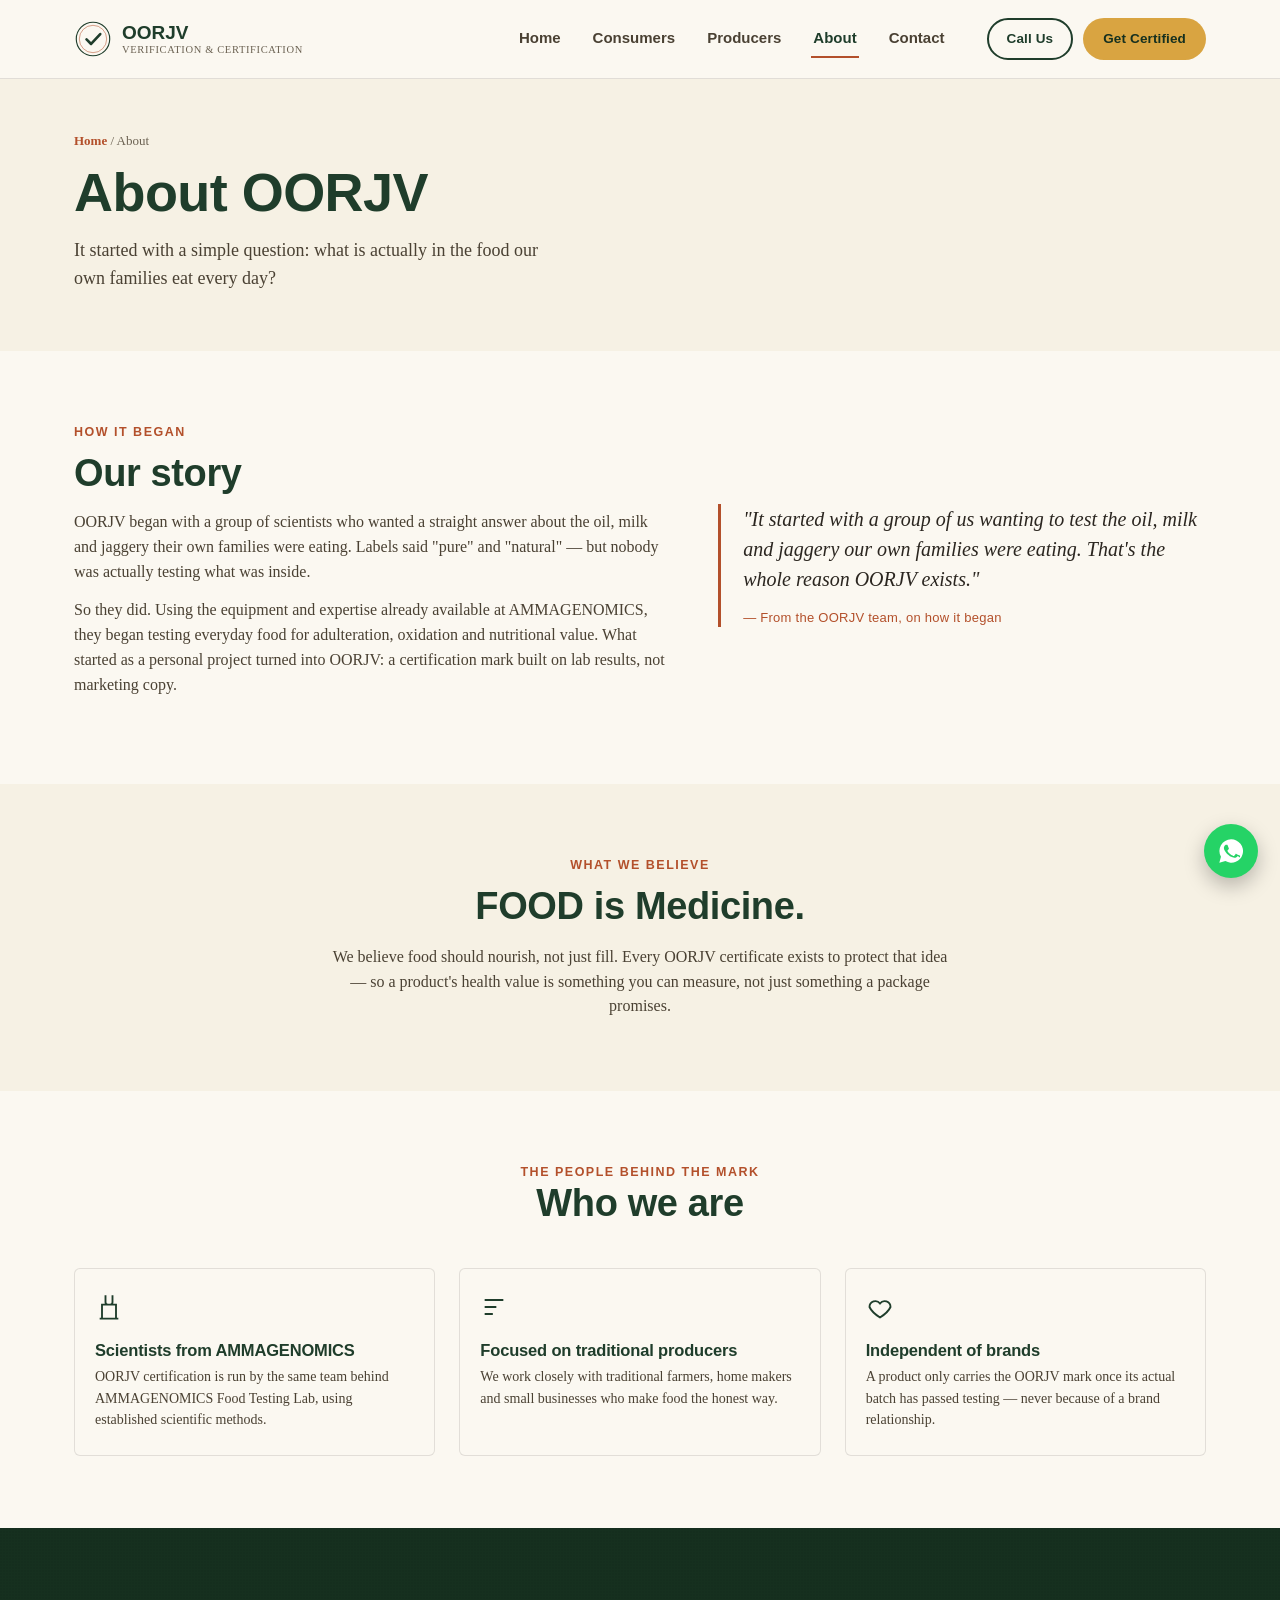
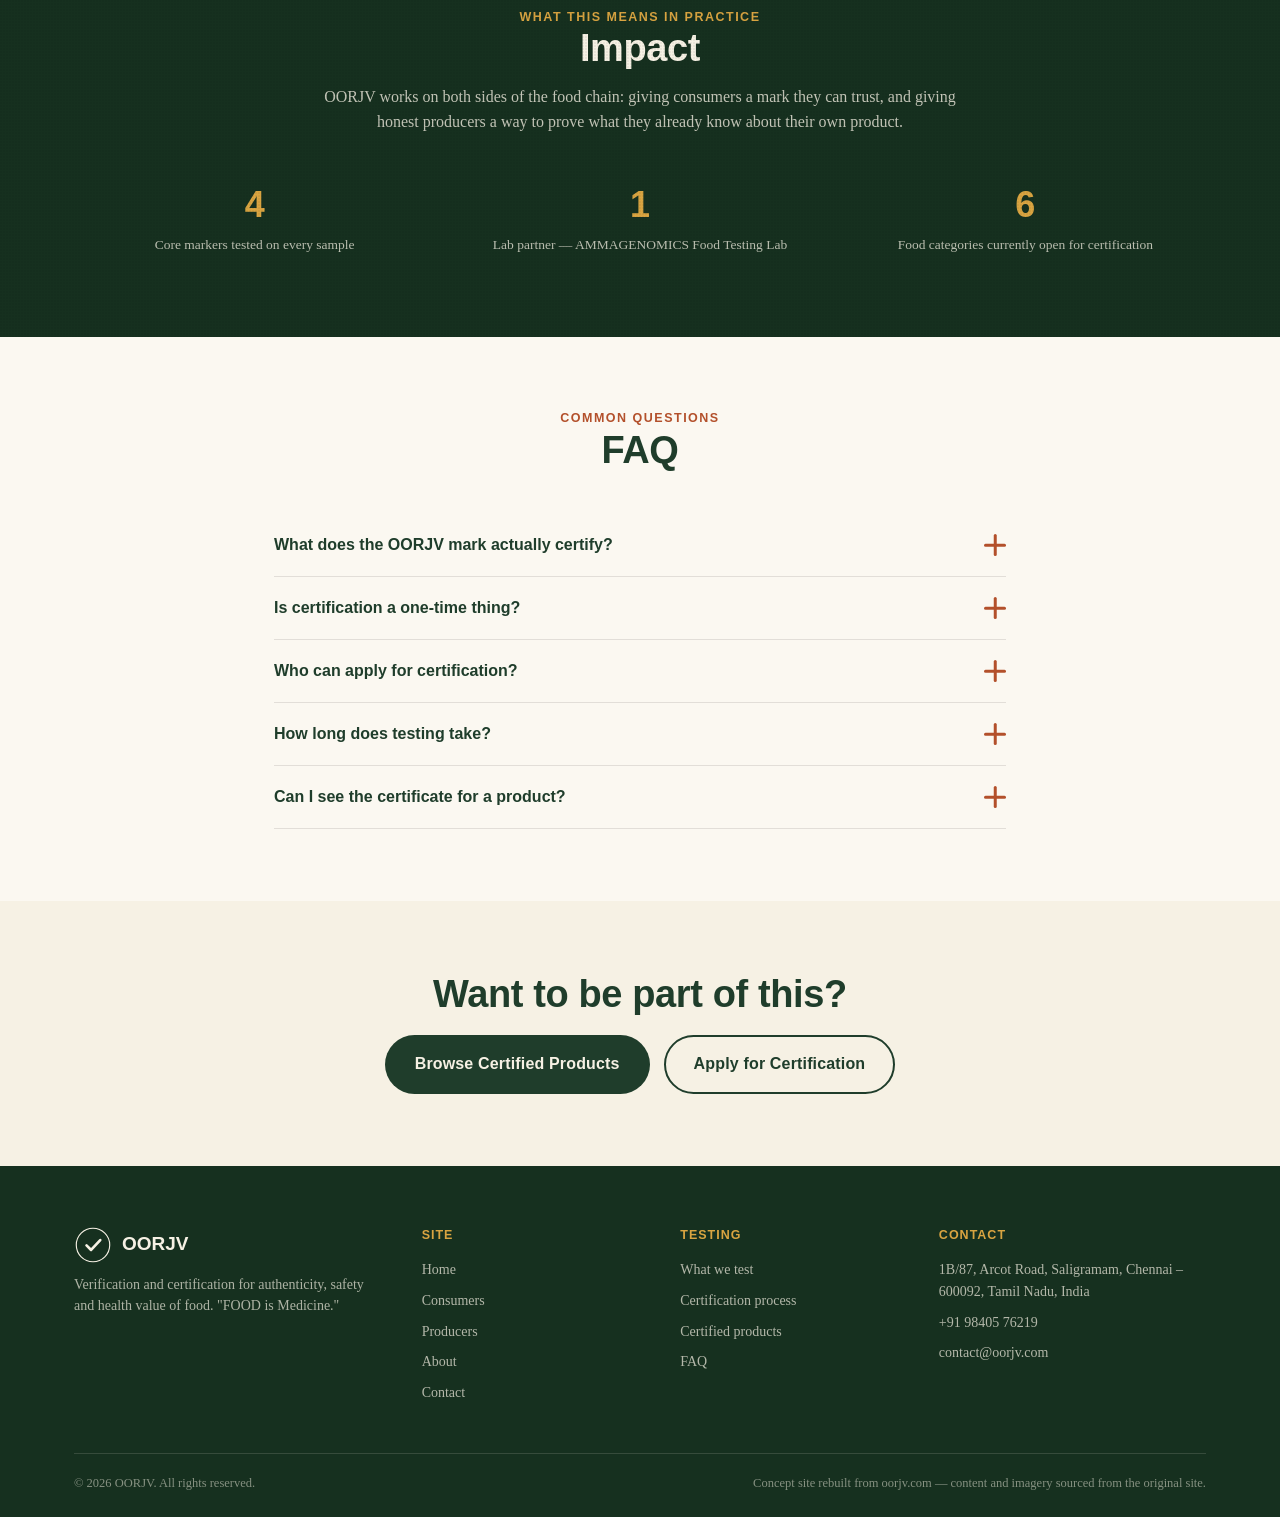
==== about.html @ 0c241f9e "Add files via upload" ====
<!DOCTYPE html>
<html lang="en">
<head>
<meta charset="UTF-8">
<meta name="viewport" content="width=device-width, initial-scale=1, shrink-to-fit=no">
<title>About OORJV — Verification &amp; Certification</title>
<meta name="description" content="How OORJV started, what we believe, and who tests your food at AMMAGENOMICS Food Testing Lab.">
<link rel="icon" href="https://oorjv.com/wp-content/uploads/2020/07/cropped-OORJ-300x300.png">
<link rel="stylesheet" href="css/styles.css">
</head>
<body>

<header class="site-header">
  <div class="wrap">
    <a href="index.html" class="brand">
      <svg class="seal" viewBox="0 0 100 100" xmlns="http://www.w3.org/2000/svg" aria-hidden="true"><circle class="ring" cx="50" cy="50" r="44" stroke-width="3"/><circle class="ring" cx="50" cy="50" r="36" stroke-width="1.4" style="color:var(--rust)"/><path class="check" d="M33 51 L45 63 L69 37"/></svg>
      <span>OORJV<small>Verification &amp; Certification</small></span>
    </a>
    <nav class="nav">
      <a href="index.html">Home</a>
      <a href="consumers.html">Consumers</a>
      <a href="producers.html">Producers</a>
      <a href="about.html">About</a>
      <a href="contact.html">Contact</a>
      <div class="header-cta">
        <a href="tel:+919840576219" class="btn btn-outline">Call Us</a>
        <a href="producers.html#apply" class="btn btn-gold">Get Certified</a>
      </div>
    </nav>
    <button class="nav-toggle" aria-label="Open menu" aria-expanded="false"><span></span><span></span><span></span></button>
  </div>
</header>

<section class="page-hero">
  <div class="wrap">
    <p class="breadcrumb"><a href="index.html">Home</a> / About</p>
    <h1>About OORJV</h1>
    <p class="lede">It started with a simple question: what is actually in the food our own families eat every day?</p>
  </div>
</section>

<!-- STORY -->
<section class="section-tight">
  <div class="wrap two-col">
    <div>
      <p class="eyebrow">How it began</p>
      <h2>Our story</h2>
      <p>OORJV began with a group of scientists who wanted a straight answer about the oil, milk and jaggery their own families were eating. Labels said "pure" and "natural" — but nobody was actually testing what was inside.</p>
      <p>So they did. Using the equipment and expertise already available at AMMAGENOMICS, they began testing everyday food for adulteration, oxidation and nutritional value. What started as a personal project turned into OORJV: a certification mark built on lab results, not marketing copy.</p>
    </div>
    <blockquote class="quote-block" style="color:var(--ink); border-color:var(--rust);">
      "It started with a group of us wanting to test the oil, milk and jaggery our own families were eating. That's the whole reason OORJV exists."
      <cite style="color:var(--rust);">— From the OORJV team, on how it began</cite>
    </blockquote>
  </div>
</section>

<!-- MISSION -->
<section class="section-alt">
  <div class="wrap" style="text-align:center;">
    <p class="eyebrow">What we believe</p>
    <h2 style="max-width:640px; margin:0 auto 16px;">FOOD is Medicine.</h2>
    <p style="max-width:620px; margin:0 auto;">We believe food should nourish, not just fill. Every OORJV certificate exists to protect that idea — so a product's health value is something you can measure, not just something a package promises.</p>
  </div>
</section>

<!-- WHO WE ARE -->
<section class="section-tight">
  <div class="wrap">
    <div class="section-head">
      <p class="eyebrow">The people behind the mark</p>
      <h2>Who we are</h2>
    </div>
    <div class="grid-3">
      <div class="icon-card">
        <svg class="ic" viewBox="0 0 24 24" fill="none" stroke="currentColor" stroke-width="1.6"><path d="M9 2v6a2 2 0 002 2h2a2 2 0 002-2V2M4 22h16M6 22V10h12v12"/></svg>
        <h4>Scientists from AMMAGENOMICS</h4>
        <p>OORJV certification is run by the same team behind AMMAGENOMICS Food Testing Lab, using established scientific methods.</p>
      </div>
      <div class="icon-card">
        <svg class="ic" viewBox="0 0 24 24" fill="none" stroke="currentColor" stroke-width="1.6"><path d="M4 6h16M4 12h10M4 18h7"/></svg>
        <h4>Focused on traditional producers</h4>
        <p>We work closely with traditional farmers, home makers and small businesses who make food the honest way.</p>
      </div>
      <div class="icon-card">
        <svg class="ic" viewBox="0 0 24 24" fill="none" stroke="currentColor" stroke-width="1.6"><path d="M12 21s-7-4.5-9-9a5 5 0 019-3 5 5 0 019 3c-2 4.5-9 9-9 9z"/></svg>
        <h4>Independent of brands</h4>
        <p>A product only carries the OORJV mark once its actual batch has passed testing — never because of a brand relationship.</p>
      </div>
    </div>
  </div>
</section>

<!-- IMPACT -->
<section class="section-forest grain">
  <div class="wrap">
    <div class="section-head">
      <p class="eyebrow">What this means in practice</p>
      <h2 style="color:var(--cream);">Impact</h2>
      <p>OORJV works on both sides of the food chain: giving consumers a mark they can trust, and giving honest producers a way to prove what they already know about their own product.</p>
    </div>
    <div class="stat-strip">
      <div class="stat"><b>4</b><span>Core markers tested on every sample</span></div>
      <div class="stat"><b>1</b><span>Lab partner — AMMAGENOMICS Food Testing Lab</span></div>
      <div class="stat"><b>6</b><span>Food categories currently open for certification</span></div>
    </div>
  </div>
</section>

<!-- FAQ -->
<section class="section-tight" id="faq">
  <div class="wrap" style="max-width:780px;">
    <div class="section-head">
      <p class="eyebrow">Common questions</p>
      <h2>FAQ</h2>
    </div>
    <div class="faq-item">
      <button class="faq-q">What does the OORJV mark actually certify?<span class="plus"></span></button>
      <div class="faq-a"><p>It confirms that a specific batch of a product was tested at AMMAGENOMICS for adulteration, harmful chemicals, oxidation (MDA) and beneficial compounds like polyphenols, and passed.</p></div>
    </div>
    <div class="faq-item">
      <button class="faq-q">Is certification a one-time thing?<span class="plus"></span></button>
      <div class="faq-a"><p>No. Certification is issued per batch, and producers are re-tested periodically so the mark keeps reflecting what's actually in the product.</p></div>
    </div>
    <div class="faq-item">
      <button class="faq-q">Who can apply for certification?<span class="plus"></span></button>
      <div class="faq-a"><p>Home makers, farmers, small businesses and large corporates can all apply — OORJV isn't limited to big brands.</p></div>
    </div>
    <div class="faq-item">
      <button class="faq-q">How long does testing take?<span class="plus"></span></button>
      <div class="faq-a"><p>Our team will confirm a timeline once your sample is collected — it depends on the product category and current lab load.</p></div>
    </div>
    <div class="faq-item">
      <button class="faq-q">Can I see the certificate for a product?<span class="plus"></span></button>
      <div class="faq-a"><p>Yes. Certified listings show what was tested, and you can ask the seller for the full batch report.</p></div>
    </div>
  </div>
</section>

<section class="section-alt">
  <div class="wrap" style="text-align:center;">
    <h2 style="max-width:600px; margin:0 auto 18px;">Want to be part of this?</h2>
    <div style="display:flex; justify-content:center; gap:14px; flex-wrap:wrap;">
      <a href="consumers.html" class="btn btn-primary btn-lg">Browse Certified Products</a>
      <a href="producers.html#apply" class="btn btn-outline btn-lg">Apply for Certification</a>
    </div>
  </div>
</section>

<footer class="site-footer">
  <div class="wrap">
    <div class="foot-grid">
      <div>
        <div class="brand"><svg class="seal" viewBox="0 0 100 100" xmlns="http://www.w3.org/2000/svg" aria-hidden="true"><circle class="ring" cx="50" cy="50" r="44" stroke-width="3"/><path class="check" d="M33 51 L45 63 L69 37"/></svg><span>OORJV</span></div>
        <p>Verification and certification for authenticity, safety and health value of food. "FOOD is Medicine."</p>
      </div>
      <div>
        <h5>Site</h5>
        <ul><li><a href="index.html">Home</a></li><li><a href="consumers.html">Consumers</a></li><li><a href="producers.html">Producers</a></li><li><a href="about.html">About</a></li><li><a href="contact.html">Contact</a></li></ul>
      </div>
      <div>
        <h5>Testing</h5>
        <ul><li><a href="producers.html#what-we-test">What we test</a></li><li><a href="producers.html#process">Certification process</a></li><li><a href="consumers.html#products">Certified products</a></li><li><a href="about.html#faq">FAQ</a></li></ul>
      </div>
      <div>
        <h5>Contact</h5>
        <ul><li>1B/87, Arcot Road, Saligramam, Chennai – 600092, Tamil Nadu, India</li><li><a href="tel:+919840576219">+91 98405 76219</a></li><li><a href="mailto:contact@oorjv.com">contact@oorjv.com</a></li></ul>
      </div>
    </div>
    <div class="foot-bottom">
      <span>© 2026 OORJV. All rights reserved.</span>
      <span>Concept site rebuilt from oorjv.com — content and imagery sourced from the original site.</span>
    </div>
  </div>
</footer>

<a class="whatsapp-fab" href="https://api.whatsapp.com/send/?phone=%2B919840576219&text&type=phone_number&app_absent=0" aria-label="Chat on WhatsApp">
  <svg viewBox="0 0 24 24" fill="currentColor"><path d="M12 2a10 10 0 00-8.6 15L2 22l5.2-1.4A10 10 0 1012 2zm5.8 14.3c-.3.7-1.4 1.3-2 1.4-.5.1-1.2.2-3.6-.8-3-1.2-4.9-4.3-5.1-4.5-.1-.2-1.2-1.6-1.2-3s.8-2.1 1.1-2.4c.3-.3.6-.4.8-.4h.6c.2 0 .5-.1.7.5.3.7.9 2.3 1 2.5.1.2.1.4 0 .6-.1.2-.2.3-.4.5-.2.2-.4.5-.5.6-.2.2-.4.4-.2.7.2.4.9 1.5 2 2.4 1.4 1.2 2.5 1.6 2.9 1.8.4.2.6.1.8-.1.2-.2.9-1 1.1-1.4.2-.4.5-.3.8-.2.3.1 2 1 2.4 1.1.4.2.6.3.7.4.1.2.1.9-.2 1.6z"/></svg>
</a>

<script src="js/main.js"></script>
</body>
</html>
---- css/styles.css ----
/* =========================================================
   OORJV — stylesheet
   Palette: warm cream paper, deep forest green, rust red-clay
   ring accent, turmeric gold accent.
   ========================================================= */

:root{
  --cream:      #F6F1E4;
  --paper:      #FBF8F1;
  --ink:        #2B2620;
  --ink-soft:   #4a4133;
  --ink-faint:  #6b6252;
  --forest:     #1F3D2B;
  --forest-2:   #16301F;
  --rust:       #B3502B;
  --turmeric:   #D9A441;
  --line:       rgba(43,38,32,.12);
  --radius:     6px;
  --shadow:     0 12px 30px rgba(31,61,43,.10);
  --maxw:       1180px;
}

*,*::before,*::after{ box-sizing:border-box; }
html{ scroll-behavior:smooth; }
body{
  margin:0;
  background:var(--paper);
  color:var(--ink);
  font-family:"Iowan Old Style","Palatino Linotype",Palatino,Georgia,"Times New Roman",serif;
  line-height:1.55;
  -webkit-font-smoothing:antialiased;
}
h1,h2,h3,h4{
  font-family:"Trebuchet MS","Segoe UI",Verdana,Geneva,sans-serif;
  color:var(--forest);
  line-height:1.15;
  margin:0 0 14px;
  letter-spacing:-.01em;
}
h1{ font-size:clamp(32px,5vw,54px); }
h2{ font-size:clamp(26px,3.4vw,38px); }
h3{ font-size:20px; }
p{ margin:0 0 14px; color:var(--ink-soft); }
a{ color:inherit; text-decoration:none; }
img{ max-width:100%; display:block; }
ul{ margin:0; padding:0; list-style:none; }
.wrap{ max-width:var(--maxw); margin:0 auto; padding:0 24px; }

/* subtle paper grain texture */
.grain{ position:relative; }
.grain::before{
  content:""; position:absolute; inset:0; pointer-events:none; opacity:.05; mix-blend-mode:multiply;
  background-image:radial-gradient(circle at 1px 1px, #000 1px, transparent 0);
  background-size:3px 3px;
}

/* -------------------- buttons -------------------- */
.btn{
  display:inline-flex; align-items:center; justify-content:center; gap:8px;
  padding:12px 22px; border-radius:999px; font-family:"Trebuchet MS",sans-serif;
  font-weight:700; font-size:14.5px; letter-spacing:.01em; border:2px solid transparent;
  cursor:pointer; transition:transform .15s ease, box-shadow .15s ease, background .15s ease, color .15s ease;
  white-space:nowrap;
}
.btn:hover{ transform:translateY(-1px); }
.btn-primary{ background:var(--forest); color:var(--cream); }
.btn-primary:hover{ background:var(--forest-2); }
.btn-gold{ background:var(--turmeric); color:var(--forest-2); }
.btn-gold:hover{ box-shadow:0 6px 18px rgba(217,164,65,.4); }
.btn-outline{ background:transparent; color:var(--forest); border-color:var(--forest); }
.btn-outline:hover{ background:var(--forest); color:var(--cream); }
.btn-lg{ padding:15px 28px; font-size:16px; }
.btn-block{ width:100%; }

/* -------------------- header -------------------- */
.site-header{
  position:sticky; top:0; z-index:50; background:rgba(251,248,241,.92);
  backdrop-filter:blur(8px); border-bottom:1px solid var(--line);
}
.site-header .wrap{ display:flex; align-items:center; justify-content:space-between; height:78px; }
.brand{ display:flex; align-items:center; gap:10px; font-family:"Trebuchet MS",sans-serif; font-weight:800; font-size:19px; color:var(--forest); }
.brand span{ display:flex; flex-direction:column; line-height:1.1; }
.brand small{ font-family:Georgia,serif; font-weight:400; font-size:10.5px; letter-spacing:.06em; text-transform:uppercase; color:var(--ink-faint); }
.seal{ width:38px; height:38px; flex:none; color:var(--forest); }
.seal .ring{ fill:none; stroke:currentColor; }
.seal .check{ fill:none; stroke:var(--forest); stroke-width:7; stroke-linecap:round; stroke-linejoin:round; }
.nav{ display:flex; align-items:center; gap:28px; }
.nav > a{ font-family:"Trebuchet MS",sans-serif; font-size:15px; font-weight:600; color:var(--ink-soft); padding:6px 2px; border-bottom:2px solid transparent; }
.nav > a:hover, .nav > a.active{ color:var(--forest); border-color:var(--rust); }
.header-cta{ display:flex; gap:10px; margin-left:12px; }
.header-cta .btn{ padding:9px 18px; font-size:13.5px; }
.nav-toggle{ display:none; flex-direction:column; gap:5px; background:none; border:0; cursor:pointer; padding:6px; }
.nav-toggle span{ width:24px; height:2.5px; background:var(--forest); border-radius:2px; }

/* -------------------- hero -------------------- */
.hero{ background:var(--cream); padding:64px 0 56px; overflow:hidden; }
.hero .wrap{ display:grid; grid-template-columns:1.1fr .9fr; gap:56px; align-items:center; }
.eyebrow{ font-family:"Trebuchet MS",sans-serif; font-weight:700; font-size:12.5px; letter-spacing:.12em; text-transform:uppercase; color:var(--rust); margin-bottom:10px; }
.lede{ font-size:18px; max-width:52ch; }
.hero-actions{ display:flex; flex-wrap:wrap; gap:14px; margin:26px 0 30px; }
.assurance-strip{ display:flex; flex-wrap:wrap; gap:10px; }
.chip{ display:inline-flex; align-items:center; gap:6px; background:var(--paper); border:1px solid var(--line); padding:7px 14px 7px 10px; border-radius:999px; font-size:13px; font-weight:600; color:var(--ink-soft); }
.chip svg{ width:15px; height:15px; color:var(--forest); flex:none; }
.hero-art{ position:relative; }
.hero-frame{ border-radius:14px; overflow:hidden; box-shadow:var(--shadow); border:1px solid var(--line); }
.hero-frame img{ width:100%; height:340px; object-fit:cover; }
.hero-seal-float{ position:absolute; width:112px; height:112px; right:-18px; bottom:-18px; filter:drop-shadow(0 8px 18px rgba(0,0,0,.25)); }
.seal-stamp .ring{ fill:none; stroke:var(--turmeric); }
.seal-stamp .check{ fill:none; stroke:var(--cream); stroke-linecap:round; stroke-linejoin:round; }
.seal-stamp text{ fill:var(--cream); font-family:"Trebuchet MS",sans-serif; font-weight:700; }

/* -------------------- section shells -------------------- */
.section-tight{ padding:72px 0; }
.section-alt{ padding:72px 0; background:var(--cream); }
.section-forest{ padding:80px 0; background:var(--forest-2); color:var(--cream); }
.section-forest h2, .section-forest .eyebrow{ color:var(--cream); }
.section-forest .eyebrow{ color:var(--turmeric); }
.section-forest p{ color:rgba(246,241,228,.78); }
.section-head{ max-width:640px; margin:0 auto 42px; text-align:center; }
.section-head p{ margin:0 auto; }

/* -------------------- grids / cards -------------------- */
.grid-2{ display:grid; grid-template-columns:1fr 1fr; gap:32px; }
.grid-3{ display:grid; grid-template-columns:repeat(3,1fr); gap:24px; }
.grid-4{ display:grid; grid-template-columns:repeat(4,1fr); gap:22px; }
.two-col{ display:grid; grid-template-columns:1.1fr .9fr; gap:48px; align-items:center; }

.mark-card{ background:var(--paper); border:1px solid var(--line); border-radius:var(--radius); padding:26px 22px; }
.section-alt .mark-card{ background:var(--paper); }
.mark-card .ic{ width:30px; height:30px; color:var(--rust); margin-bottom:14px; }
.mark-card h3{ margin-bottom:8px; }
.mark-card p{ font-size:14.5px; margin:0; }

.split-panel{ display:grid; grid-template-columns:1fr 1fr; gap:0; border-radius:16px; overflow:hidden; box-shadow:var(--shadow); }
.split-panel > div{ padding:44px 38px; }
.for-consumer{ background:var(--paper); border:1px solid var(--line); }
.for-producer{ background:var(--forest); color:var(--cream); }
.for-producer .eyebrow{ color:var(--turmeric); }
.for-producer h3{ color:var(--cream); }
.for-producer p{ color:rgba(246,241,228,.8); }

.quote-block{ font-family:Georgia,serif; font-style:italic; font-size:20px; line-height:1.5; margin:0 0 4px; color:var(--cream); border-left:3px solid var(--turmeric); padding-left:22px; }
.quote-block cite{ display:block; font-style:normal; font-family:"Trebuchet MS",sans-serif; font-size:13px; letter-spacing:.02em; color:var(--turmeric); margin-top:14px; }
.divider{ height:1px; width:100%; }

.note-card{ background:var(--paper); border:1px solid var(--line); border-left:4px solid var(--rust); border-radius:var(--radius); padding:20px 22px; font-size:14.5px; color:var(--ink-soft); }

/* -------------------- page hero (inner pages) -------------------- */
.page-hero{ background:var(--cream); padding:52px 0 44px; }
.breadcrumb{ font-size:13px; color:var(--ink-faint); margin-bottom:10px; }
.breadcrumb a{ color:var(--rust); font-weight:600; }

/* -------------------- stepper -------------------- */
.stepper{ display:grid; gap:24px; }
.step{ background:var(--paper); border:1px solid var(--line); border-radius:var(--radius); padding:26px 22px; position:relative; }
.step .num{ font-family:"Trebuchet MS",sans-serif; font-weight:800; font-size:13px; letter-spacing:.06em; color:var(--turmeric); background:var(--forest); display:inline-block; padding:4px 10px; border-radius:999px; margin-bottom:14px; }
.step h4{ font-family:"Trebuchet MS",sans-serif; color:var(--forest); font-size:17px; margin:0 0 8px; }
.step p{ font-size:14.5px; margin:0; }

/* -------------------- certified product cards -------------------- */
.cert-card{ background:var(--paper); border:1px solid var(--line); border-radius:var(--radius); overflow:hidden; box-shadow:0 6px 18px rgba(31,61,43,.06); display:flex; flex-direction:column; }
.cert-card .thumb{ position:relative; height:170px; }
.cert-card .thumb img{ width:100%; height:100%; object-fit:cover; }
.cert-card .badge{ position:absolute; top:12px; left:12px; background:var(--forest); color:var(--cream); font-size:11.5px; font-weight:700; letter-spacing:.03em; padding:5px 11px; border-radius:999px; }
.cert-card .body{ padding:20px; display:flex; flex-direction:column; gap:8px; flex:1; }
.cert-card .producer{ font-size:13px; color:var(--rust); font-weight:600; margin:0; }
.cert-card .marks{ display:flex; flex-wrap:wrap; gap:6px; margin:4px 0 6px; }
.cert-card .marks span{ background:var(--cream); border:1px solid var(--line); font-size:11.5px; font-weight:600; padding:4px 9px; border-radius:999px; color:var(--forest); }
.cert-card .meta{ font-size:12px; color:var(--ink-faint); margin:0 0 6px; }
.cert-card .btn{ margin-top:auto; }

/* -------------------- forms -------------------- */
.field{ margin-bottom:18px; }
.field label{ display:block; font-family:"Trebuchet MS",sans-serif; font-weight:700; font-size:13px; letter-spacing:.02em; color:var(--forest); margin-bottom:7px; }
.field input, .field select, .field textarea{
  width:100%; padding:12px 14px; border:1.5px solid var(--line); border-radius:var(--radius);
  background:var(--paper); font-family:inherit; font-size:15px; color:var(--ink); transition:border-color .15s ease;
}
.field input:focus, .field select:focus, .field textarea:focus{ outline:none; border-color:var(--rust); }
.field textarea{ resize:vertical; min-height:110px; }
.form-row{ display:grid; grid-template-columns:1fr 1fr; gap:0 20px; }
.form-card{ background:var(--paper); border:1px solid var(--line); border-radius:14px; padding:38px; box-shadow:var(--shadow); }
.form-note{ font-size:13px; color:var(--ink-faint); margin-top:4px; }
.form-success{ display:none; background:var(--forest); color:var(--cream); border-radius:var(--radius); padding:16px 18px; font-size:14.5px; margin-top:16px; }
.form-success.show{ display:block; }

/* -------------------- who-can-apply / benefits cards -------------------- */
.icon-card{ background:var(--paper); border:1px solid var(--line); border-radius:var(--radius); padding:24px 20px; text-align:left; }
.icon-card .ic{ width:28px; height:28px; color:var(--forest); margin-bottom:12px; }
.icon-card h4{ font-family:"Trebuchet MS",sans-serif; color:var(--forest); font-size:16.5px; margin:0 0 6px; }
.icon-card p{ font-size:14px; margin:0; }

/* -------------------- stats -------------------- */
.stat-strip{ display:grid; grid-template-columns:repeat(3,1fr); gap:24px; text-align:center; }
.stat-strip .stat b{ display:block; font-family:"Trebuchet MS",sans-serif; font-size:36px; color:var(--turmeric); }
.stat-strip .stat span{ font-size:13.5px; color:rgba(246,241,228,.75); }

/* -------------------- FAQ accordion -------------------- */
.faq-item{ border-bottom:1px solid var(--line); }
.faq-q{ width:100%; text-align:left; background:none; border:0; padding:20px 0; display:flex; align-items:center; justify-content:space-between; gap:16px; cursor:pointer; font-family:"Trebuchet MS",sans-serif; font-weight:700; font-size:16px; color:var(--forest); }
.faq-q .plus{ flex:none; width:22px; height:22px; position:relative; }
.faq-q .plus::before, .faq-q .plus::after{ content:""; position:absolute; background:var(--rust); border-radius:2px; transition:transform .2s ease; }
.faq-q .plus::before{ width:100%; height:2.5px; top:50%; left:0; transform:translateY(-50%); }
.faq-q .plus::after{ width:2.5px; height:100%; left:50%; top:0; transform:translateX(-50%); }
.faq-item.open .plus::after{ transform:translateX(-50%) scaleY(0); }
.faq-a{ max-height:0; overflow:hidden; transition:max-height .25s ease; }
.faq-a p{ padding-bottom:20px; margin:0; font-size:14.5px; }
.faq-item.open .faq-a{ max-height:240px; }

/* -------------------- footer -------------------- */
.site-footer{ background:var(--forest-2); color:rgba(246,241,228,.85); padding:60px 0 24px; }
.foot-grid{ display:grid; grid-template-columns:1.4fr 1fr 1fr 1.2fr; gap:36px; padding-bottom:40px; border-bottom:1px solid rgba(246,241,228,.14); }
.site-footer .brand{ color:var(--cream); margin-bottom:10px; }
.site-footer .brand span{ color:var(--cream); }
.site-footer .seal{ color:var(--cream); }
.site-footer .seal .check{ stroke:var(--cream); }
.site-footer p{ color:rgba(246,241,228,.68); font-size:14px; }
.site-footer h5{ font-family:"Trebuchet MS",sans-serif; color:var(--turmeric); font-size:12.5px; letter-spacing:.08em; text-transform:uppercase; margin:0 0 14px; }
.site-footer ul li{ margin-bottom:9px; font-size:14px; color:rgba(246,241,228,.7); }
.site-footer ul li a:hover{ color:var(--cream); }
.foot-bottom{ display:flex; justify-content:space-between; flex-wrap:wrap; gap:8px; padding-top:20px; font-size:12.5px; color:rgba(246,241,228,.5); }

/* -------------------- whatsapp fab -------------------- */
.whatsapp-fab{ position:fixed; right:22px; bottom:22px; width:54px; height:54px; border-radius:50%; background:#25D366; display:flex; align-items:center; justify-content:center; box-shadow:0 8px 20px rgba(0,0,0,.25); z-index:60; }
.whatsapp-fab svg{ width:28px; height:28px; color:#fff; }

/* -------------------- responsive -------------------- */
@media (max-width:900px){
  .nav{ position:fixed; inset:78px 0 0 0; background:var(--paper); flex-direction:column; align-items:flex-start; padding:24px; gap:6px; transform:translateX(100%); transition:transform .25s ease; overflow-y:auto; }
  .nav.open{ transform:translateX(0); }
  .nav > a{ width:100%; padding:14px 0; border-bottom:1px solid var(--line); }
  .header-cta{ flex-direction:column; width:100%; margin:14px 0 0; }
  .header-cta .btn{ width:100%; }
  .nav-toggle{ display:flex; }
  .hero .wrap{ grid-template-columns:1fr; gap:36px; }
  .hero-art{ order:-1; }
  .two-col{ grid-template-columns:1fr; }
  .split-panel{ grid-template-columns:1fr; }
  .grid-4{ grid-template-columns:repeat(2,1fr); }
  .grid-3{ grid-template-columns:repeat(2,1fr); }
  .grid-2{ grid-template-columns:1fr; }
  .stat-strip{ grid-template-columns:1fr; gap:28px; }
  .foot-grid{ grid-template-columns:1fr 1fr; }
  .form-row{ grid-template-columns:1fr; }
}
@media (max-width:600px){
  .wrap{ padding:0 18px; }
  .grid-4, .grid-3{ grid-template-columns:1fr; }
  .hero{ padding:44px 0 40px; }
  .section-tight, .section-alt, .section-forest{ padding:52px 0; }
  .foot-grid{ grid-template-columns:1fr; gap:28px; }
  .hero-frame img{ height:220px; }
  .form-card{ padding:26px 20px; }
}
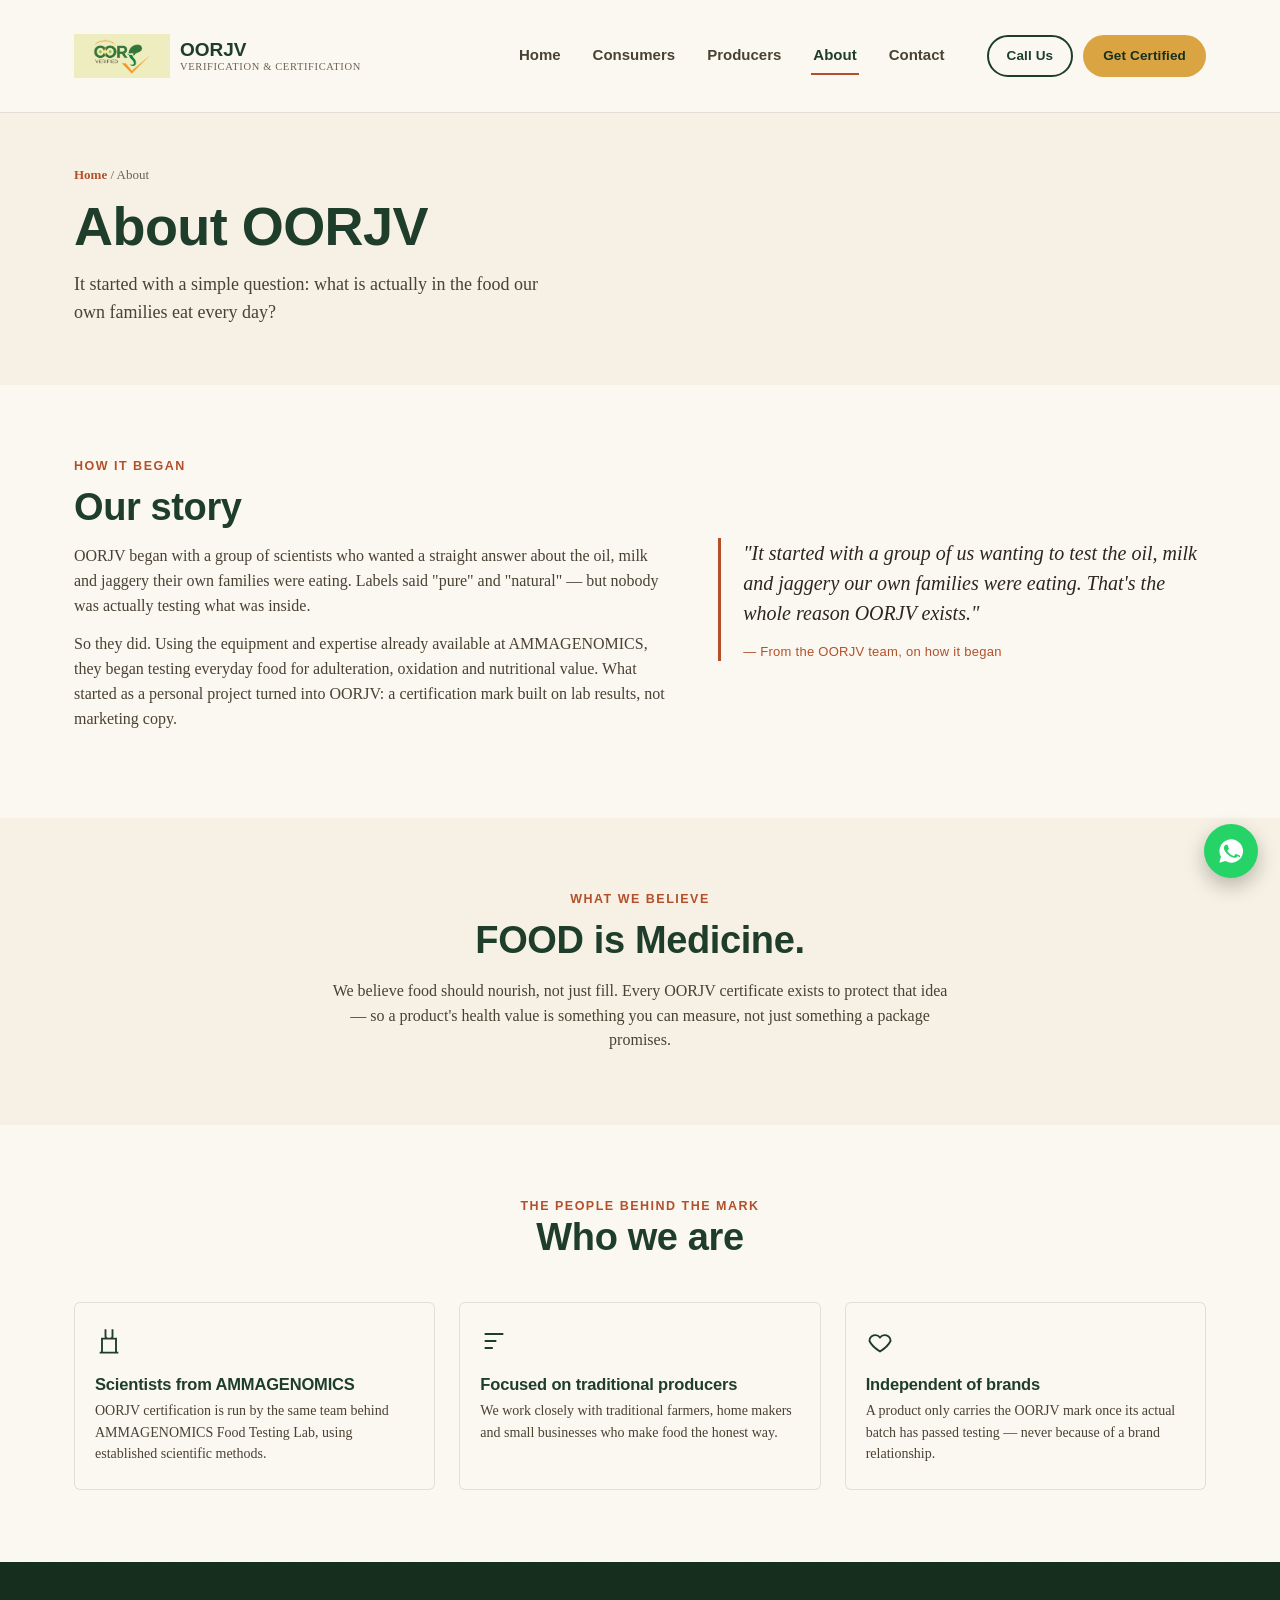
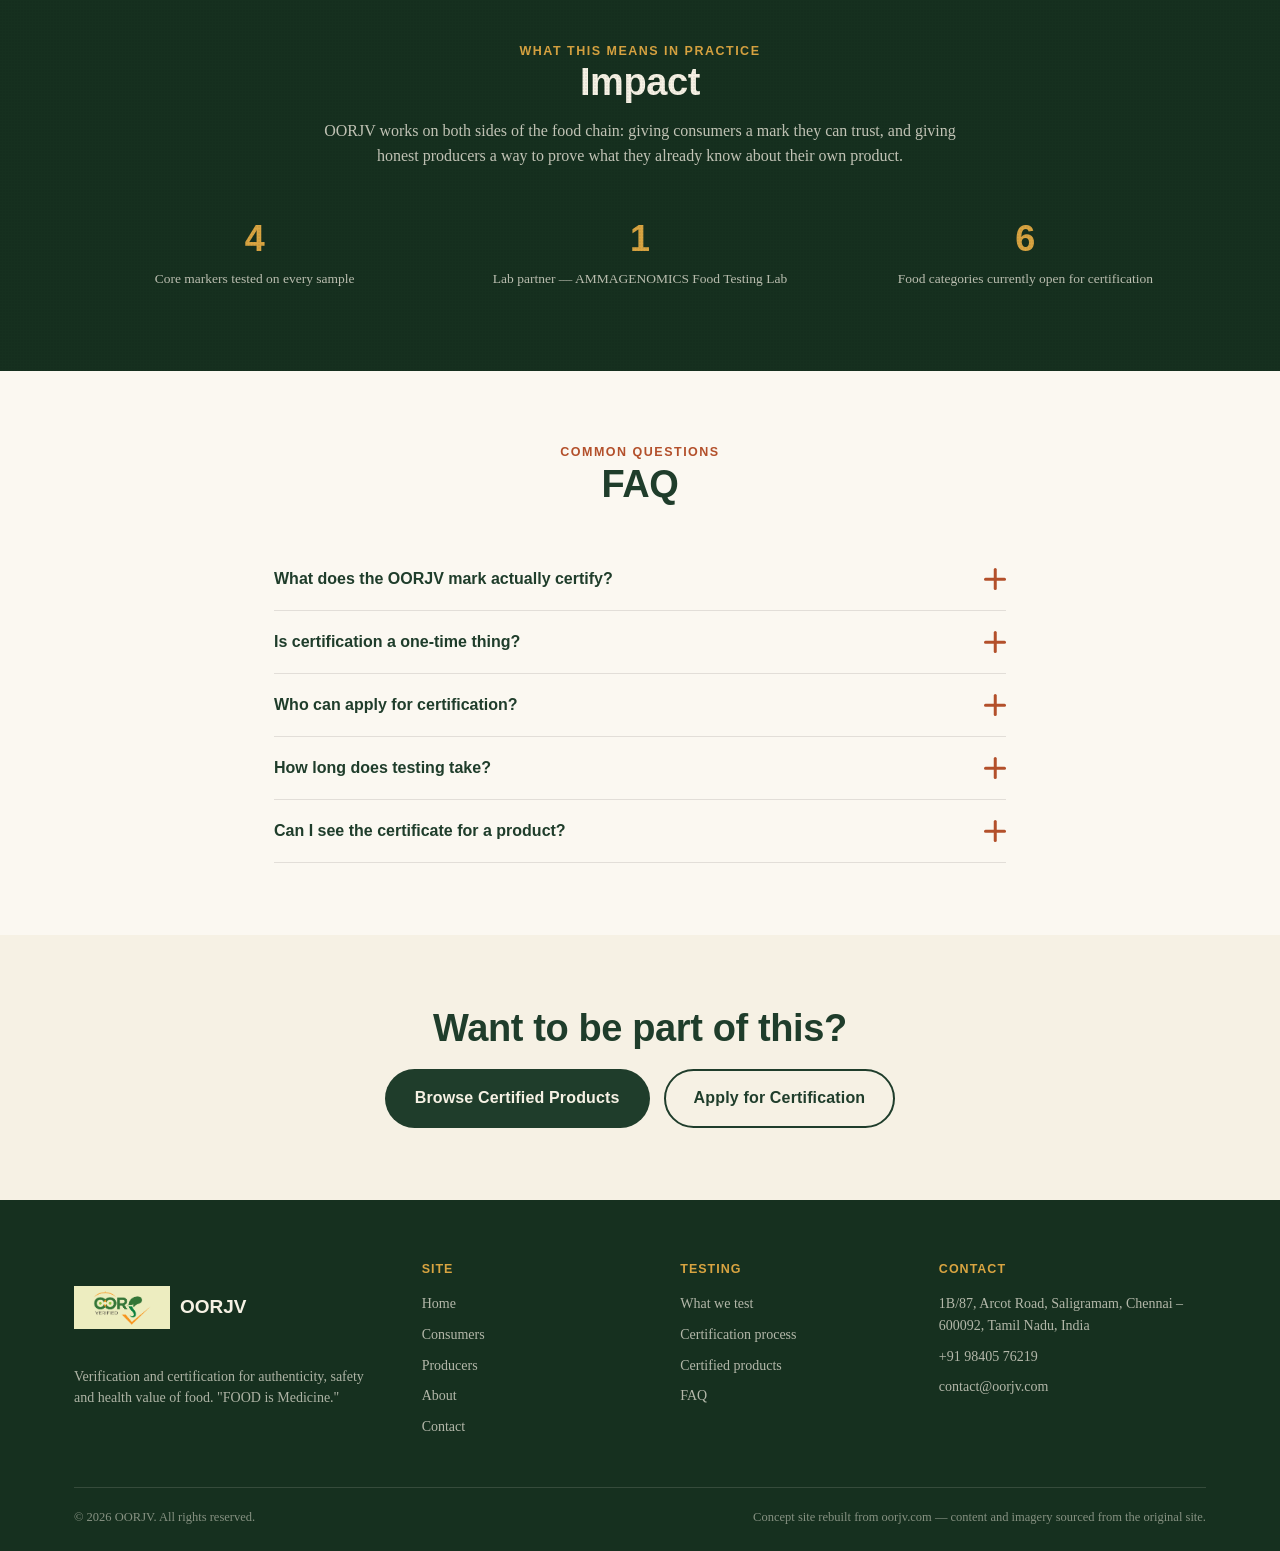
==== commit 7dce6aaf: "Add files via upload" ====
--- a/about.html
+++ b/about.html
@@ -13,7 +13,7 @@
 <header class="site-header">
   <div class="wrap">
     <a href="index.html" class="brand">
-      <svg class="seal" viewBox="0 0 100 100" xmlns="http://www.w3.org/2000/svg" aria-hidden="true"><circle class="ring" cx="50" cy="50" r="44" stroke-width="3"/><circle class="ring" cx="50" cy="50" r="36" stroke-width="1.4" style="color:var(--rust)"/><path class="check" d="M33 51 L45 63 L69 37"/></svg>
+      <img src="images/logo.png" alt="OORJV logo" class="seal seal-lg">
       <span>OORJV<small>Verification &amp; Certification</small></span>
     </a>
     <nav class="nav">
@@ -151,7 +151,7 @@
   <div class="wrap">
     <div class="foot-grid">
       <div>
-        <div class="brand"><svg class="seal" viewBox="0 0 100 100" xmlns="http://www.w3.org/2000/svg" aria-hidden="true"><circle class="ring" cx="50" cy="50" r="44" stroke-width="3"/><path class="check" d="M33 51 L45 63 L69 37"/></svg><span>OORJV</span></div>
+        <div class="brand"><img src="images/logo.png" alt="OORJV logo" class="seal seal-lg"><span>OORJV</span></div>
         <p>Verification and certification for authenticity, safety and health value of food. "FOOD is Medicine."</p>
       </div>
       <div>
--- a/css/styles.css
+++ b/css/styles.css
@@ -77,11 +77,12 @@
   position:sticky; top:0; z-index:50; background:rgba(251,248,241,.92);
   backdrop-filter:blur(8px); border-bottom:1px solid var(--line);
 }
-.site-header .wrap{ display:flex; align-items:center; justify-content:space-between; height:78px; }
+.site-header .wrap{ display:flex; align-items:center; justify-content:space-between; height:112px; }
 .brand{ display:flex; align-items:center; gap:10px; font-family:"Trebuchet MS",sans-serif; font-weight:800; font-size:19px; color:var(--forest); }
 .brand span{ display:flex; flex-direction:column; line-height:1.1; }
 .brand small{ font-family:Georgia,serif; font-weight:400; font-size:10.5px; letter-spacing:.06em; text-transform:uppercase; color:var(--ink-faint); }
-.seal{ width:38px; height:38px; flex:none; color:var(--forest); }
+.seal{ width:42px; height:42px; flex:none; color:var(--forest); object-fit:contain; }
+.seal-lg{ width:96px; height:96px; }
 .seal .ring{ fill:none; stroke:currentColor; }
 .seal .check{ fill:none; stroke:var(--forest); stroke-width:7; stroke-linecap:round; stroke-linejoin:round; }
 .nav{ display:flex; align-items:center; gap:28px; }
@@ -226,7 +227,7 @@
 
 /* -------------------- responsive -------------------- */
 @media (max-width:900px){
-  .nav{ position:fixed; inset:78px 0 0 0; background:var(--paper); flex-direction:column; align-items:flex-start; padding:24px; gap:6px; transform:translateX(100%); transition:transform .25s ease; overflow-y:auto; }
+  .nav{ position:fixed; inset:112px 0 0 0; background:var(--paper); flex-direction:column; align-items:flex-start; padding:24px; gap:6px; transform:translateX(100%); transition:transform .25s ease; overflow-y:auto; }
   .nav.open{ transform:translateX(0); }
   .nav > a{ width:100%; padding:14px 0; border-bottom:1px solid var(--line); }
   .header-cta{ flex-direction:column; width:100%; margin:14px 0 0; }
@@ -244,6 +245,9 @@
   .form-row{ grid-template-columns:1fr; }
 }
 @media (max-width:600px){
+  .site-header .wrap{ height:88px; }
+  .seal-lg{ width:70px; height:70px; }
+  .nav{ inset:88px 0 0 0; }
   .wrap{ padding:0 18px; }
   .grid-4, .grid-3{ grid-template-columns:1fr; }
   .hero{ padding:44px 0 40px; }
